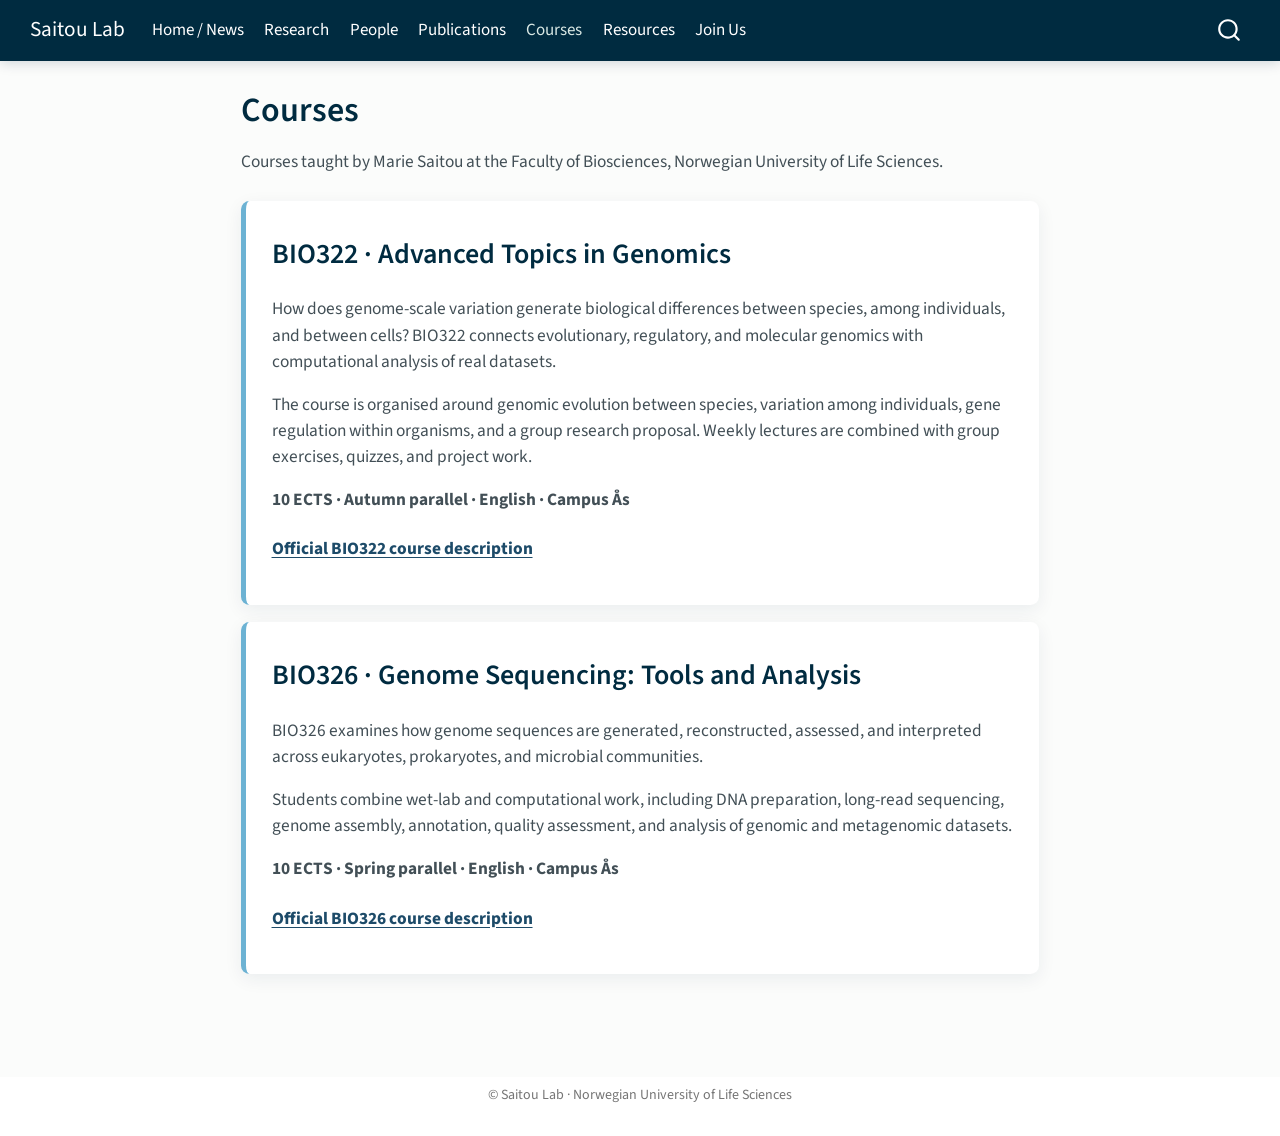
==== courses.html @ a6466305 "deploy: 902bc3af45e2bbb80ac4aef6a7a0afb5274fbc51" ====
<!DOCTYPE html>
<html xmlns="http://www.w3.org/1999/xhtml" lang="en" xml:lang="en"><head>

<meta charset="utf-8">
<meta name="generator" content="quarto-1.10.18">

<meta name="viewport" content="width=device-width, initial-scale=1.0, user-scalable=yes">


<title>Courses – Saitou Lab</title>
<style>
/* Default styles provided by pandoc.
** See https://pandoc.org/MANUAL.html#variables-for-html for config info.
*/
span.smallcaps{font-variant: small-caps;}
div.columns{display: flex; gap: 1.5em;}
div.column{flex: auto;}
@media screen {
div.columns{gap: min(4vw, 1.5em);}
div.column{overflow-x: auto;}
}
div.hanging-indent{margin-left: 1.5em; text-indent: -1.5em;}
ul.task-list{list-style: none;}
ul.task-list li input[type="checkbox"] {
  width: 0.8em;
  margin: 0 0.8em 0.2em -1em; /* quarto-specific, see https://github.com/quarto-dev/quarto-cli/issues/4556 */ 
  vertical-align: middle;
}
</style>


<script src="site_libs/quarto-nav/quarto-nav.js"></script>
<script src="site_libs/quarto-nav/headroom.min.js"></script>
<script src="site_libs/clipboard/clipboard.min.js"></script>
<script src="site_libs/quarto-search/autocomplete.umd.js"></script>
<script src="site_libs/quarto-search/fuse.min.js"></script>
<script src="site_libs/quarto-search/quarto-search.js"></script>
<meta name="quarto:offset" content="./">
<script src="site_libs/quarto-html/quarto.js" type="module"></script>
<script src="site_libs/quarto-html/tabsets/tabsets.js" type="module"></script>
<script src="site_libs/quarto-html/popper.min.js"></script>
<script src="site_libs/quarto-html/tippy.umd.min.js"></script>
<script src="site_libs/quarto-html/anchor.min.js"></script>
<link href="site_libs/quarto-html/tippy.css" rel="stylesheet">
<link href="site_libs/quarto-html/quarto-syntax-highlighting-64a204ab8560d761af7679ceaba22944.css" rel="stylesheet" id="quarto-text-highlighting-styles">
<script src="site_libs/bootstrap/bootstrap.min.js"></script>
<link href="site_libs/bootstrap/bootstrap-icons.css" rel="stylesheet">
<link href="site_libs/bootstrap/bootstrap-e3adbaa939bcd423dddc8c8a834270b4.min.css" rel="stylesheet" append-hash="true" id="quarto-bootstrap" data-mode="light">
<script id="quarto-search-options" type="application/json">{
  "location": "navbar",
  "copy-button": false,
  "collapse-after": 3,
  "panel-placement": "end",
  "type": "overlay",
  "limit": 50,
  "keyboard-shortcut": [
    "f",
    "/",
    "s"
  ],
  "show-item-context": false,
  "language": {
    "search-no-results-text": "No results",
    "search-matching-documents-text": "matching documents",
    "search-copy-link-title": "Copy link to search",
    "search-hide-matches-text": "Hide additional matches",
    "search-more-match-text": "more match in this document",
    "search-more-matches-text": "more matches in this document",
    "search-clear-button-title": "Clear",
    "search-text-placeholder": "",
    "search-detached-cancel-button-title": "Cancel",
    "search-submit-button-title": "Submit",
    "search-label": "Search"
  }
}</script>


<link rel="stylesheet" href="styles.css">
</head>

<body class="nav-fixed fullcontent quarto-light">

<div id="quarto-search-results"></div>
  <header id="quarto-header" class="headroom fixed-top">
    <nav class="navbar navbar-expand-lg " data-bs-theme="dark">
      <div class="navbar-container container-fluid">
      <div class="navbar-brand-container mx-auto">
    <a class="navbar-brand" href="./index.html">
    <span class="navbar-title">Saitou Lab</span>
    </a>
  </div>
            <div id="quarto-search" class="" title="Search"></div>
          <button class="navbar-toggler" type="button" data-bs-toggle="collapse" data-bs-target="#navbarCollapse" aria-controls="navbarCollapse" role="menu" aria-expanded="false" aria-label="Toggle navigation" onclick="if (window.quartoToggleHeadroom) { window.quartoToggleHeadroom(); }">
  <span class="navbar-toggler-icon"></span>
</button>
          <div class="collapse navbar-collapse" id="navbarCollapse">
            <ul class="navbar-nav navbar-nav-scroll me-auto">
  <li class="nav-item">
    <a class="nav-link" href="./index.html"> 
<span class="menu-text">Home / News</span></a>
  </li>  
  <li class="nav-item">
    <a class="nav-link" href="./research.html"> 
<span class="menu-text">Research</span></a>
  </li>  
  <li class="nav-item">
    <a class="nav-link" href="./people.html"> 
<span class="menu-text">People</span></a>
  </li>  
  <li class="nav-item">
    <a class="nav-link" href="./publications.html"> 
<span class="menu-text">Publications</span></a>
  </li>  
  <li class="nav-item">
    <a class="nav-link active" href="./courses.html" aria-current="page"> 
<span class="menu-text">Courses</span></a>
  </li>  
  <li class="nav-item">
    <a class="nav-link" href="./resources.html"> 
<span class="menu-text">Resources</span></a>
  </li>  
  <li class="nav-item">
    <a class="nav-link" href="./join.html"> 
<span class="menu-text">Join Us</span></a>
  </li>  
</ul>
          </div> <!-- /navcollapse -->
            <div class="quarto-navbar-tools">
</div>
      </div> <!-- /container-fluid -->
    </nav>
</header>
<!-- content -->
<div id="quarto-content" class="quarto-container page-columns page-rows-contents page-layout-article page-navbar">
<!-- sidebar -->
<!-- margin-sidebar -->
    
<!-- main -->
<main class="content" id="quarto-document-content">

<header id="title-block-header" class="quarto-title-block default">
<div class="quarto-title">
<h1 class="title">Courses</h1>
</div>



<div class="quarto-title-meta">

    
  
    
  </div>
  


</header>


<p>Courses taught by Marie Saitou at the Faculty of Biosciences, Norwegian University of Life Sciences.</p>
<div class="course-list">
<section id="bio322-advanced-topics-in-genomics" class="level2 course-card">
<h2 class="anchored" data-anchor-id="bio322-advanced-topics-in-genomics">BIO322 · Advanced Topics in Genomics</h2>
<p>How does genome-scale variation generate biological differences between species, among individuals, and between cells? BIO322 connects evolutionary, regulatory, and molecular genomics with computational analysis of real datasets.</p>
<p>The course is organised around genomic evolution between species, variation among individuals, gene regulation within organisms, and a group research proposal. Weekly lectures are combined with group exercises, quizzes, and project work.</p>
<p><strong>10 ECTS · Autumn parallel · English · Campus Ås</strong></p>
<p><a href="https://www.nmbu.no/en/course/BIO322" class="course-link">Official BIO322 course description</a></p>
</section>
<section id="bio326-genome-sequencing-tools-and-analysis" class="level2 course-card">
<h2 class="anchored" data-anchor-id="bio326-genome-sequencing-tools-and-analysis">BIO326 · Genome Sequencing: Tools and Analysis</h2>
<p>BIO326 examines how genome sequences are generated, reconstructed, assessed, and interpreted across eukaryotes, prokaryotes, and microbial communities.</p>
<p>Students combine wet-lab and computational work, including DNA preparation, long-read sequencing, genome assembly, annotation, quality assessment, and analysis of genomic and metagenomic datasets.</p>
<p><strong>10 ECTS · Spring parallel · English · Campus Ås</strong></p>
<p><a href="https://www.nmbu.no/en/course/BIO326" class="course-link">Official BIO326 course description</a></p>
</section>
</div>



</main> <!-- /main -->
<script id="quarto-html-after-body" type="application/javascript">
  window.document.addEventListener("DOMContentLoaded", function (event) {
    const icon = "";
    const anchorJS = new window.AnchorJS();
    anchorJS.options = {
      placement: 'right',
      icon: icon
    };
    anchorJS.add('.anchored');
    const isCodeAnnotation = (el) => {
      for (const clz of el.classList) {
        if (clz.startsWith('code-annotation-')) {                     
          return true;
        }
      }
      return false;
    }
    const onCopySuccess = function(e) {
      // button target
      const button = e.trigger;
      // don't keep focus
      button.blur();
      // flash "checked"
      button.classList.add('code-copy-button-checked');
      var currentTitle = button.getAttribute("title");
      button.setAttribute("title", "Copied!");
      let tooltip;
      if (window.bootstrap) {
        button.setAttribute("data-bs-toggle", "tooltip");
        button.setAttribute("data-bs-placement", "left");
        button.setAttribute("data-bs-title", "Copied!");
        tooltip = new bootstrap.Tooltip(button, 
          { trigger: "manual", 
            customClass: "code-copy-button-tooltip",
            offset: [0, -8]});
        tooltip.show();    
      }
      setTimeout(function() {
        if (tooltip) {
          tooltip.hide();
          button.removeAttribute("data-bs-title");
          button.removeAttribute("data-bs-toggle");
          button.removeAttribute("data-bs-placement");
        }
        button.setAttribute("title", currentTitle);
        button.classList.remove('code-copy-button-checked');
      }, 1000);
      // clear code selection
      e.clearSelection();
    }
    const getTextToCopy = function(trigger) {
      const outerScaffold = trigger.parentElement.cloneNode(true);
      const codeEl = outerScaffold.querySelector('code');
      for (const childEl of codeEl.children) {
        if (isCodeAnnotation(childEl)) {
          childEl.remove();
        }
      }
      return codeEl.innerText;
    }
    const clipboard = new window.ClipboardJS('.code-copy-button:not([data-in-quarto-modal])', {
      text: getTextToCopy
    });
    clipboard.on('success', onCopySuccess);
    if (window.document.getElementById('quarto-embedded-source-code-modal')) {
      const clipboardModal = new window.ClipboardJS('.code-copy-button[data-in-quarto-modal]', {
        text: getTextToCopy,
        container: window.document.getElementById('quarto-embedded-source-code-modal')
      });
      clipboardModal.on('success', onCopySuccess);
    }
      var localhostRegex = new RegExp(/^(?:http|https):\/\/localhost\:?[0-9]*\//);
      var mailtoRegex = new RegExp(/^mailto:/);
        var filterRegex = new RegExp('/' + window.location.host + '/');
      var isInternal = (href) => {
          return filterRegex.test(href) || localhostRegex.test(href) || mailtoRegex.test(href);
      }
      // Inspect non-navigation links and adorn them if external
     var links = window.document.querySelectorAll('a[href]:not(.nav-link):not(.navbar-brand):not(.toc-action):not(.sidebar-link):not(.sidebar-item-toggle):not(.pagination-link):not(.no-external):not([aria-hidden]):not(.dropdown-item):not(.quarto-navigation-tool):not(.about-link)');
      for (var i=0; i<links.length; i++) {
        const link = links[i];
        if (!isInternal(link.href)) {
          // undo the damage that might have been done by quarto-nav.js in the case of
          // links that we want to consider external
          if (link.dataset.originalHref !== undefined) {
            link.href = link.dataset.originalHref;
          }
            // target, if specified
            link.setAttribute("target", "_blank");
            if (link.getAttribute("rel") === null) {
              link.setAttribute("rel", "noopener");
            }
        }
      }
    function tippyHover(el, contentFn, onTriggerFn, onUntriggerFn) {
      const config = {
        allowHTML: true,
        maxWidth: 500,
        delay: 100,
        arrow: false,
        appendTo: function(el) {
            return el.parentElement;
        },
        interactive: true,
        interactiveBorder: 10,
        theme: 'quarto',
        placement: 'bottom-start',
      };
      if (contentFn) {
        config.content = contentFn;
      }
      if (onTriggerFn) {
        config.onTrigger = onTriggerFn;
      }
      if (onUntriggerFn) {
        config.onUntrigger = onUntriggerFn;
      }
      window.tippy(el, config); 
    }
    const noterefs = window.document.querySelectorAll('a[role="doc-noteref"]');
    for (var i=0; i<noterefs.length; i++) {
      const ref = noterefs[i];
      tippyHover(ref, function() {
        // use id or data attribute instead here
        let href = ref.getAttribute('data-footnote-href') || ref.getAttribute('href');
        try { href = new URL(href).hash; } catch {}
        const id = href.replace(/^#\/?/, "");
        const note = window.document.getElementById(id);
        if (note) {
          return note.innerHTML;
        } else {
          return "";
        }
      });
    }
    const xrefs = window.document.querySelectorAll('a.quarto-xref');
    const processXRef = (id, note) => {
      // Strip column container classes
      const stripColumnClz = (el) => {
        el.classList.remove("page-full", "page-columns");
        if (el.children) {
          for (const child of el.children) {
            stripColumnClz(child);
          }
        }
      }
      stripColumnClz(note)
      if (id === null || id.startsWith('sec-')) {
        // Special case sections, only their first couple elements
        const container = document.createElement("div");
        if (note.children && note.children.length > 2) {
          container.appendChild(note.children[0].cloneNode(true));
          for (let i = 1; i < note.children.length; i++) {
            const child = note.children[i];
            if (child.tagName === "P" && child.innerText === "") {
              continue;
            } else {
              container.appendChild(child.cloneNode(true));
              break;
            }
          }
          if (window.Quarto?.typesetMath) {
            window.Quarto.typesetMath(container);
          }
          return container.innerHTML
        } else {
          if (window.Quarto?.typesetMath) {
            window.Quarto.typesetMath(note);
          }
          return note.innerHTML;
        }
      } else {
        // Remove any anchor links if they are present
        const anchorLink = note.querySelector('a.anchorjs-link');
        if (anchorLink) {
          anchorLink.remove();
        }
        if (window.Quarto?.typesetMath) {
          window.Quarto.typesetMath(note);
        }
        if (note.classList.contains("callout")) {
          return note.outerHTML;
        } else {
          return note.innerHTML;
        }
      }
    }
    for (var i=0; i<xrefs.length; i++) {
      const xref = xrefs[i];
      tippyHover(xref, undefined, function(instance) {
        instance.disable();
        let url = xref.getAttribute('href');
        let hash = undefined; 
        if (url.startsWith('#')) {
          hash = url;
        } else {
          try { hash = new URL(url).hash; } catch {}
        }
        if (hash) {
          const id = hash.replace(/^#\/?/, "");
          const note = window.document.getElementById(id);
          if (note !== null) {
            try {
              const html = processXRef(id, note.cloneNode(true));
              instance.setContent(html);
            } finally {
              instance.enable();
              instance.show();
            }
          } else {
            // See if we can fetch this
            fetch(url.split('#')[0])
            .then(res => res.text())
            .then(html => {
              const parser = new DOMParser();
              const htmlDoc = parser.parseFromString(html, "text/html");
              const note = htmlDoc.getElementById(id);
              if (note !== null) {
                const html = processXRef(id, note);
                instance.setContent(html);
              } 
            }).finally(() => {
              instance.enable();
              instance.show();
            });
          }
        } else {
          // See if we can fetch a full url (with no hash to target)
          // This is a special case and we should probably do some content thinning / targeting
          fetch(url)
          .then(res => res.text())
          .then(html => {
            const parser = new DOMParser();
            const htmlDoc = parser.parseFromString(html, "text/html");
            const note = htmlDoc.querySelector('main.content');
            if (note !== null) {
              // This should only happen for chapter cross references
              // (since there is no id in the URL)
              // remove the first header
              if (note.children.length > 0 && note.children[0].tagName === "HEADER") {
                note.children[0].remove();
              }
              const html = processXRef(null, note);
              instance.setContent(html);
            } 
          }).finally(() => {
            instance.enable();
            instance.show();
          });
        }
      }, function(instance) {
      });
    }
        let selectedAnnoteEl;
        const selectorForAnnotation = ( cell, annotation) => {
          let cellAttr = 'data-code-cell="' + cell + '"';
          let lineAttr = 'data-code-annotation="' +  annotation + '"';
          const selector = 'span[' + cellAttr + '][' + lineAttr + ']';
          return selector;
        }
        const selectCodeLines = (annoteEl) => {
          const doc = window.document;
          const targetCell = annoteEl.getAttribute("data-target-cell");
          const targetAnnotation = annoteEl.getAttribute("data-target-annotation");
          const annoteSpan = window.document.querySelector(selectorForAnnotation(targetCell, targetAnnotation));
          const lines = annoteSpan.getAttribute("data-code-lines").split(",");
          const lineIds = lines.map((line) => {
            return targetCell + "-" + line;
          })
          let top = null;
          let height = null;
          let parent = null;
          if (lineIds.length > 0) {
              //compute the position of the single el (top and bottom and make a div)
              const el = window.document.getElementById(lineIds[0]);
              top = el.offsetTop;
              height = el.offsetHeight;
              parent = el.parentElement.parentElement;
            if (lineIds.length > 1) {
              const lastEl = window.document.getElementById(lineIds[lineIds.length - 1]);
              const bottom = lastEl.offsetTop + lastEl.offsetHeight;
              height = bottom - top;
            }
            if (top !== null && height !== null && parent !== null) {
              // cook up a div (if necessary) and position it 
              let div = window.document.getElementById("code-annotation-line-highlight");
              if (div === null) {
                div = window.document.createElement("div");
                div.setAttribute("id", "code-annotation-line-highlight");
                div.style.position = 'absolute';
                parent.appendChild(div);
              }
              div.style.top = top - 2 + "px";
              div.style.height = height + 4 + "px";
              div.style.left = 0;
              let gutterDiv = window.document.getElementById("code-annotation-line-highlight-gutter");
              if (gutterDiv === null) {
                gutterDiv = window.document.createElement("div");
                gutterDiv.setAttribute("id", "code-annotation-line-highlight-gutter");
                gutterDiv.style.position = 'absolute';
                const codeCell = window.document.getElementById(targetCell);
                const gutter = codeCell.querySelector('.code-annotation-gutter');
                gutter.appendChild(gutterDiv);
              }
              gutterDiv.style.top = top - 2 + "px";
              gutterDiv.style.height = height + 4 + "px";
            }
            selectedAnnoteEl = annoteEl;
          }
        };
        const unselectCodeLines = () => {
          const elementsIds = ["code-annotation-line-highlight", "code-annotation-line-highlight-gutter"];
          elementsIds.forEach((elId) => {
            const div = window.document.getElementById(elId);
            if (div) {
              div.remove();
            }
          });
          selectedAnnoteEl = undefined;
        };
          // Handle positioning of the toggle
      window.addEventListener(
        "resize",
        throttle(() => {
          elRect = undefined;
          if (selectedAnnoteEl) {
            selectCodeLines(selectedAnnoteEl);
          }
        }, 10)
      );
      function throttle(fn, ms) {
      let throttle = false;
      let timer;
        return (...args) => {
          if(!throttle) { // first call gets through
              fn.apply(this, args);
              throttle = true;
          } else { // all the others get throttled
              if(timer) clearTimeout(timer); // cancel #2
              timer = setTimeout(() => {
                fn.apply(this, args);
                timer = throttle = false;
              }, ms);
          }
        };
      }
        // Attach click handler to the DT
        const annoteDls = window.document.querySelectorAll('dt[data-target-cell]');
        for (const annoteDlNode of annoteDls) {
          annoteDlNode.addEventListener('click', (event) => {
            const clickedEl = event.target;
            if (clickedEl !== selectedAnnoteEl) {
              unselectCodeLines();
              const activeEl = window.document.querySelector('dt[data-target-cell].code-annotation-active');
              if (activeEl) {
                activeEl.classList.remove('code-annotation-active');
              }
              selectCodeLines(clickedEl);
              clickedEl.classList.add('code-annotation-active');
            } else {
              // Unselect the line
              unselectCodeLines();
              clickedEl.classList.remove('code-annotation-active');
            }
          });
        }
    const findCites = (el) => {
      const parentEl = el.parentElement;
      if (parentEl) {
        const cites = parentEl.dataset.cites;
        if (cites) {
          return {
            el,
            cites: cites.split(' ')
          };
        } else {
          return findCites(el.parentElement)
        }
      } else {
        return undefined;
      }
    };
    var bibliorefs = window.document.querySelectorAll('a[role="doc-biblioref"]');
    for (var i=0; i<bibliorefs.length; i++) {
      const ref = bibliorefs[i];
      const citeInfo = findCites(ref);
      if (citeInfo) {
        tippyHover(citeInfo.el, function() {
          var popup = window.document.createElement('div');
          citeInfo.cites.forEach(function(cite) {
            var citeDiv = window.document.createElement('div');
            citeDiv.classList.add('hanging-indent');
            citeDiv.classList.add('csl-entry');
            var biblioDiv = window.document.getElementById('ref-' + cite);
            if (biblioDiv) {
              citeDiv.innerHTML = biblioDiv.innerHTML;
            }
            popup.appendChild(citeDiv);
          });
          return popup.innerHTML;
        });
      }
    }
  });
  </script>
</div> <!-- /content -->
<footer class="footer">
  <div class="nav-footer">
    <div class="nav-footer-left">
      &nbsp;
    </div>   
    <div class="nav-footer-center">
<p>© Saitou Lab · Norwegian University of Life Sciences</p>
</div>
    <div class="nav-footer-right">
      &nbsp;
    </div>
  </div>
</footer>




</body></html>
---- site_libs/quarto-html/tippy.css ----
.tippy-box[data-animation=fade][data-state=hidden]{opacity:0}[data-tippy-root]{max-width:calc(100vw - 10px)}.tippy-box{position:relative;background-color:#333;color:#fff;border-radius:4px;font-size:14px;line-height:1.4;white-space:normal;outline:0;transition-property:transform,visibility,opacity}.tippy-box[data-placement^=top]>.tippy-arrow{bottom:0}.tippy-box[data-placement^=top]>.tippy-arrow:before{bottom:-7px;left:0;border-width:8px 8px 0;border-top-color:initial;transform-origin:center top}.tippy-box[data-placement^=bottom]>.tippy-arrow{top:0}.tippy-box[data-placement^=bottom]>.tippy-arrow:before{top:-7px;left:0;border-width:0 8px 8px;border-bottom-color:initial;transform-origin:center bottom}.tippy-box[data-placement^=left]>.tippy-arrow{right:0}.tippy-box[data-placement^=left]>.tippy-arrow:before{border-width:8px 0 8px 8px;border-left-color:initial;right:-7px;transform-origin:center left}.tippy-box[data-placement^=right]>.tippy-arrow{left:0}.tippy-box[data-placement^=right]>.tippy-arrow:before{left:-7px;border-width:8px 8px 8px 0;border-right-color:initial;transform-origin:center right}.tippy-box[data-inertia][data-state=visible]{transition-timing-function:cubic-bezier(.54,1.5,.38,1.11)}.tippy-arrow{width:16px;height:16px;color:#333}.tippy-arrow:before{content:"";position:absolute;border-color:transparent;border-style:solid}.tippy-content{position:relative;padding:5px 9px;z-index:1}
---- site_libs/quarto-html/quarto-syntax-highlighting-64a204ab8560d761af7679ceaba22944.css ----
/* quarto syntax highlight colors */
:root {
  --quarto-hl-ot-color: #003B4F;
  --quarto-hl-at-color: #657422;
  --quarto-hl-ss-color: #20794D;
  --quarto-hl-an-color: #5E5E5E;
  --quarto-hl-fu-color: #4758AB;
  --quarto-hl-st-color: #20794D;
  --quarto-hl-cf-color: #003B4F;
  --quarto-hl-op-color: #5E5E5E;
  --quarto-hl-er-color: #AD0000;
  --quarto-hl-bn-color: #AD0000;
  --quarto-hl-al-color: #AD0000;
  --quarto-hl-va-color: #111111;
  --quarto-hl-bu-color: inherit;
  --quarto-hl-ex-color: inherit;
  --quarto-hl-pp-color: #AD0000;
  --quarto-hl-in-color: #5E5E5E;
  --quarto-hl-vs-color: #20794D;
  --quarto-hl-wa-color: #5E5E5E;
  --quarto-hl-do-color: #5E5E5E;
  --quarto-hl-im-color: #00769E;
  --quarto-hl-ch-color: #20794D;
  --quarto-hl-dt-color: #AD0000;
  --quarto-hl-fl-color: #AD0000;
  --quarto-hl-co-color: #5E5E5E;
  --quarto-hl-cv-color: #5E5E5E;
  --quarto-hl-cn-color: #8f5902;
  --quarto-hl-sc-color: #5E5E5E;
  --quarto-hl-dv-color: #AD0000;
  --quarto-hl-kw-color: #003B4F;
}

/* other quarto variables */
:root {
  --quarto-font-monospace: SFMono-Regular, Menlo, Monaco, Consolas, "Liberation Mono", "Courier New", monospace;
}

/* syntax highlight based on Pandoc's rules */
pre > code.sourceCode > span {
  color: #003B4F;
}

code.sourceCode > span {
  color: #003B4F;
}

div.sourceCode,
div.sourceCode pre.sourceCode {
  color: #003B4F;
}

/* Normal */
code span {
  color: #003B4F;
}

/* Alert */
code span.al {
  color: #AD0000;
  font-style: inherit;
}

/* Annotation */
code span.an {
  color: #5E5E5E;
  font-style: inherit;
}

/* Attribute */
code span.at {
  color: #657422;
  font-style: inherit;
}

/* BaseN */
code span.bn {
  color: #AD0000;
  font-style: inherit;
}

/* BuiltIn */
code span.bu {
  font-style: inherit;
}

/* ControlFlow */
code span.cf {
  color: #003B4F;
  font-weight: bold;
  font-style: inherit;
}

/* Char */
code span.ch {
  color: #20794D;
  font-style: inherit;
}

/* Constant */
code span.cn {
  color: #8f5902;
  font-style: inherit;
}

/* Comment */
code span.co {
  color: #5E5E5E;
  font-style: inherit;
}

/* CommentVar */
code span.cv {
  color: #5E5E5E;
  font-style: italic;
}

/* Documentation */
code span.do {
  color: #5E5E5E;
  font-style: italic;
}

/* DataType */
code span.dt {
  color: #AD0000;
  font-style: inherit;
}

/* DecVal */
code span.dv {
  color: #AD0000;
  font-style: inherit;
}

/* Error */
code span.er {
  color: #AD0000;
  font-style: inherit;
}

/* Extension */
code span.ex {
  font-style: inherit;
}

/* Float */
code span.fl {
  color: #AD0000;
  font-style: inherit;
}

/* Function */
code span.fu {
  color: #4758AB;
  font-style: inherit;
}

/* Import */
code span.im {
  color: #00769E;
  font-style: inherit;
}

/* Information */
code span.in {
  color: #5E5E5E;
  font-style: inherit;
}

/* Keyword */
code span.kw {
  color: #003B4F;
  font-weight: bold;
  font-style: inherit;
}

/* Operator */
code span.op {
  color: #5E5E5E;
  font-style: inherit;
}

/* Other */
code span.ot {
  color: #003B4F;
  font-style: inherit;
}

/* Preprocessor */
code span.pp {
  color: #AD0000;
  font-style: inherit;
}

/* SpecialChar */
code span.sc {
  color: #5E5E5E;
  font-style: inherit;
}

/* SpecialString */
code span.ss {
  color: #20794D;
  font-style: inherit;
}

/* String */
code span.st {
  color: #20794D;
  font-style: inherit;
}

/* Variable */
code span.va {
  color: #111111;
  font-style: inherit;
}

/* VerbatimString */
code span.vs {
  color: #20794D;
  font-style: inherit;
}

/* Warning */
code span.wa {
  color: #5E5E5E;
  font-style: italic;
}

.prevent-inlining {
  content: "</";
}

/*# sourceMappingURL=9d8d5bb603a83b8298b89080a598c93b.css.map */
---- styles.css ----
:root { --ink:#002b40; --blue:#3f83a6; --mist:#d9e9e5; --sky:#6cb2d3; --deep:#1d4b69; --pale-blue:#b1c7d4; --cream:#f4f2db; --slate:#94a1a9; --charcoal:#424f56; --paper:#fbfcfb; }
body { color:var(--charcoal); background:var(--paper); }
.home-page #title-block-header { display:none; }
.home-page { --home-dark:#002b40; --home-blue:#3f83a6; --home-light:#d9e9e5; background:#fff; color:#000; }
.navbar { background:var(--ink)!important; box-shadow:0 2px 12px rgba(0,43,64,.18); }
.navbar-brand,.navbar-nav .nav-link,.navbar #quarto-search.type-overlay .aa-Autocomplete svg { color:white!important; }
.navbar-nav .nav-link:hover,.navbar-nav .nav-link.active { color:var(--mist)!important; }
#quarto-content { font-size:1.02rem; }
h1,h2,h3 { color:var(--ink); }
h2 { margin-top:2.6rem; padding-bottom:.45rem; border-bottom:3px solid var(--mist); }
a { color:var(--deep); } a:hover { color:var(--blue); }
.hero { margin-top:-1px; color:white; background:linear-gradient(105deg,var(--home-dark,#002b40),var(--home-blue,#3f83a6)); }
.hero-inner { max-width:1080px; margin:0 auto; padding:1.6rem 2rem 1.7rem; }
.hero h1 { color:white; font-size:clamp(2rem,4vw,3.2rem); letter-spacing:-.025em; margin:.2rem 0 .7rem; }
.hero p { max-width:1000px; margin-bottom:0; color:#fff; font-size:1rem; line-height:1.45; }
.hero-title { display:flex; align-items:center; gap:1rem; }
.hero-title p { margin:0; }
.hero-logo { display:block; width:4rem; height:4rem; object-fit:cover; border-radius:.35rem; }
.eyebrow { color:var(--mist); font-size:.84rem; font-weight:700; letter-spacing:.14em; text-transform:uppercase; }
.home-content { max-width:1080px; margin:0 auto; padding:1rem 2rem 4rem; }
.btn { border-radius:999px; padding:.7rem 1.15rem; font-weight:650; margin:.5rem .35rem .2rem 0; }
.btn-primary { background:var(--sky); border-color:var(--sky); color:var(--ink); }
.btn-primary:hover { background:var(--mist); border-color:var(--mist); color:var(--ink); }
.news-list { display:grid; gap:.75rem; }
.news-item { display:grid; grid-template-columns:7rem 1fr; gap:1rem; padding:1.1rem 1.25rem; background:white; border-left:5px solid var(--blue); box-shadow:0 5px 18px rgba(0,43,64,.07); }
.news-date { color:var(--deep); font-weight:800; letter-spacing:.05em; }
.past-news { margin:1rem 0 2rem; padding:1rem 1.25rem; background:var(--cream); border-radius:.5rem; }
.past-news summary { cursor:pointer; color:var(--ink); font-weight:700; }
.home-page .eyebrow { color:#fff; }
.home-page h2 { border-bottom-color:var(--home-blue); }
.home-page .past-news { padding:.85rem 0; background:#fff; border-top:1px solid var(--home-light); border-bottom:1px solid var(--home-light); border-radius:0; }
.research-intro { margin:1.4rem 0 2.2rem; padding:1.5rem 1.7rem; color:#000; background:var(--home-light); }
.research-intro p { margin:.25rem 0 .85rem; line-height:1.65; }
.research-intro p:last-child { margin-bottom:.25rem; }
.news-stream { display:grid; gap:.75rem; }
.news-row { display:grid; grid-template-columns:1fr; gap:.75rem; align-items:start; padding:1.15rem 1.25rem; background:#fff; border-left:5px solid var(--sky,#6cb2d3); box-shadow:0 4px 15px rgba(0,0,0,.08); }
.news-meta { display:flex; align-items:flex-start; justify-content:space-between; gap:1rem; }
.news-tags { display:flex; flex-wrap:wrap; justify-content:flex-end; gap:.45rem; }
.news-tag,.news-tag.tag-preprint,.news-tag.tag-achievement,.news-tag.tag-general { box-sizing:border-box; display:inline-flex; width:7.6rem; min-height:1.8rem; align-items:center; justify-content:center; padding:.25rem .55rem; color:#000; background:var(--sky,#6cb2d3); border:0; border-radius:999px; font-size:.7rem; font-weight:800; line-height:1; letter-spacing:.045em; text-transform:uppercase; }
.news-tag p,.news-new p { margin:0; line-height:1; }
.news-new { box-sizing:border-box; display:inline-flex; width:3.8rem; min-height:1.8rem; align-items:center; justify-content:center; padding:.25rem .45rem; color:#000; background:var(--mist,#d9e9e5); border-radius:999px; font-size:.7rem; font-weight:850; line-height:1; text-transform:uppercase; }
.is-new { border-left-color:var(--sky); }
.news-year { color:#000; font-weight:750; }
.news-body h3 { margin:0 0 .3rem; font-size:1rem; line-height:1.4; }
.news-body p { margin:0; color:#000; }
.earlier-news { margin-top:1rem; background:#fff; }
.publication-grid { display:grid; grid-template-columns:repeat(3,minmax(0,1fr)); gap:1rem; margin:1rem 0 1.5rem; }
.publication-card { padding:1.4rem; background:white; border-top:5px solid var(--deep); border-radius:.45rem; box-shadow:0 7px 22px rgba(0,43,64,.09); }
.publication-card.preprint { border-top-color:var(--sky); }
.publication-card h3 { margin:.7rem 0 .5rem; font-size:1.02rem; line-height:1.45; }
.publication-card p { margin:0; color:var(--slate); font-size:.9rem; }
.pub-kind { color:var(--deep); background:var(--mist); border-radius:999px; padding:.2rem .55rem; font-size:.72rem; font-weight:800; letter-spacing:.06em; text-transform:uppercase; }
.preprint .pub-kind { background:var(--cream); }
.more-link { display:inline-block; font-weight:700; margin-bottom:1.5rem; }
.topic-strip,.join-grid,.people-grid { display:grid; grid-template-columns:1fr; gap:1rem; margin:3rem 0; }
.topic { padding:1.25rem; background:var(--mist); border-radius:.4rem; } .topic h3 { margin-top:0; }
.join-banner { margin-top:3rem; padding:2rem; background:var(--cream); border-radius:.6rem; } .join-banner h2 { margin-top:0; border:0; }
.people-grid,.people-list { display:grid; grid-template-columns:1fr; gap:1rem; align-items:stretch; }
.person-card { display:flow-root; padding:1.5rem; background:white; border:1px solid var(--mist); border-radius:.5rem; box-shadow:0 5px 18px rgba(0,43,64,.06); }
.person-card > p:first-child { margin:0; }
.person-photo,.person-photo-placeholder { float:right; width:clamp(8rem,18vw,11rem); aspect-ratio:1/1; margin:0 0 .7rem 1.4rem; object-fit:cover; border-radius:.45rem; }
.erik-photo { background-image:url("assets/images/people/erik-roed.jpeg"); background-size:155%; background-position:50% 18%; background-repeat:no-repeat; }
.person-photo-placeholder { display:flex; align-items:center; justify-content:center; background:var(--mist); color:var(--deep); font-size:2rem; font-weight:700; letter-spacing:.04em; }
.person-card h3 { margin-top:0; } .pi-card,.people-list .person-card { border-left:7px solid var(--sky); }
.person-meta { display:flex; align-items:flex-start; justify-content:space-between; gap:1rem; margin:0 0 .8rem; }
.person-years { color:#000; font-weight:750; }
.person-years p { margin:0; }
.person-name-row { display:flex; align-items:flex-start; justify-content:space-between; gap:1rem; margin:0 0 .8rem; }
.person-name-row h3 { margin:0; }
.role-tag { display:inline-flex; align-items:center; min-width:7.6rem; min-height:1.8rem; justify-content:center; margin:0; padding:.25rem .7rem; color:#000; background:var(--sky); border-radius:999px; font-size:.75rem; font-weight:750; }
.role-tag p { margin:0; }
.representative-work { margin-top:.85rem; }
.representative-work p { margin:.35rem 0; }
.join-grid { grid-template-columns:1fr; max-width:1080px; margin:3rem auto; padding:0 2rem; }
.join-panel { padding:1.6rem; background:var(--mist); border-radius:.5rem; } .join-panel h3 { margin-top:0; }
.resource-links { display:grid; grid-template-columns:1fr; gap:1rem; max-width:1080px; margin:2rem auto; padding:0 2rem; }
.resource-links p { width:100%; margin:0; }
.resource-card { box-sizing:border-box; display:block; width:100%; padding:.65rem 0; color:var(--deep); background:transparent; border-bottom:1px solid var(--pale-blue); border-radius:0; font-weight:750; text-decoration:none; }
.resource-card:hover { color:var(--blue); background:transparent; }
.guide-links { max-width:1080px; margin:2rem auto; padding:0 2rem; }
.guide-links h3 { margin:1.2rem 0 .3rem; }
.guide-links p { margin:0 0 1.2rem; }
.funding-grid { display:grid; grid-template-columns:1fr; gap:1rem; margin:1rem 0 2rem; }
.funding-card { padding:1.4rem; background:white; border-top:4px solid var(--blue); border-radius:.45rem; box-shadow:0 5px 18px rgba(0,43,64,.07); }
.funding-card h3 { margin-top:0; }
.page-intro { padding:2.4rem max(2rem,calc((100vw - 1080px)/2)); background:var(--mist); }
.page-intro h2 { margin-top:0; border:0; }
.map-frame { position:relative; overflow:hidden; width:100%; min-height:420px; margin:1rem 0; border-radius:.6rem; box-shadow:0 7px 24px rgba(0,43,64,.12); }
.map-frame iframe { position:absolute; inset:0; width:100%; height:100%; border:0; }
.page-footer { background:var(--ink); color:var(--mist); }
.publication { margin:0 0 1rem; padding:1rem 1.15rem; background:white; border-left:4px solid var(--pale-blue); box-shadow:0 3px 12px rgba(0,43,64,.05); }
.publication p { margin:0 0 .35rem; }
.publication h4 { margin:0 0 .5rem; color:var(--ink); line-height:1.4; }
.pub-authors { line-height:1.5; }
.pub-details { color:var(--charcoal); line-height:1.5; }
.pub-links { margin-top:.55rem!important; }
.publication-section { margin:1rem 0; background:#fff; border:1px solid var(--pale-blue); border-radius:.5rem; box-shadow:0 4px 15px rgba(0,43,64,.06); }
.publication-section > summary { display:flex; align-items:center; justify-content:space-between; gap:1rem; padding:1rem 1.2rem; color:var(--ink); background:var(--pale-blue); cursor:pointer; font-size:1.2rem; font-weight:750; list-style-position:inside; }
.publication-section[open] > summary { border-bottom:0; }
.publication-years { margin-left:.65rem; color:var(--charcoal); font-size:inherit; font-weight:650; }
.publication-count { display:inline-flex; min-width:2rem; min-height:2rem; align-items:center; justify-content:center; padding:.15rem .55rem; color:#000; background:var(--mist); border-radius:999px; font-size:.78rem; }
.publication-section-body { padding:1rem 1.1rem .2rem; }
.course-list { display:grid; grid-template-columns:1fr; gap:1rem; margin:1.5rem 0; }
.course-card { padding:1.5rem; background:#fff; border-left:5px solid var(--sky); border-radius:.5rem; box-shadow:0 5px 18px rgba(0,43,64,.07); }
.research-card { margin:1.25rem 0; padding:1.4rem 1.5rem; background:#fff; border:1px solid var(--mist); border-left:7px solid var(--sky); border-radius:.5rem; box-shadow:0 5px 18px rgba(0,43,64,.06); }
.research-card h2 { margin-top:0; }
.research-card > :last-child { margin-bottom:0; }
.course-card h2 { margin:.65rem 0 1rem; border:0; }
.course-link { display:inline-block; margin-top:.4rem; font-weight:750; }
@media (max-width:800px) {
  .publication-grid,.topic-strip,.people-grid,.join-grid,.resource-links,.funding-grid { grid-template-columns:1fr; }
  .hero-inner { padding:1.35rem 1.25rem 1.45rem; } .home-content { padding-inline:1.1rem; }
  .hero-title { gap:.7rem; }
  .hero-logo { width:3rem; height:3rem; }
  .news-item { grid-template-columns:1fr; gap:.35rem; }
  .news-row { grid-template-columns:1fr; gap:.65rem; }
  .person-photo,.person-photo-placeholder { width:6.5rem; margin-left:1rem; }
}
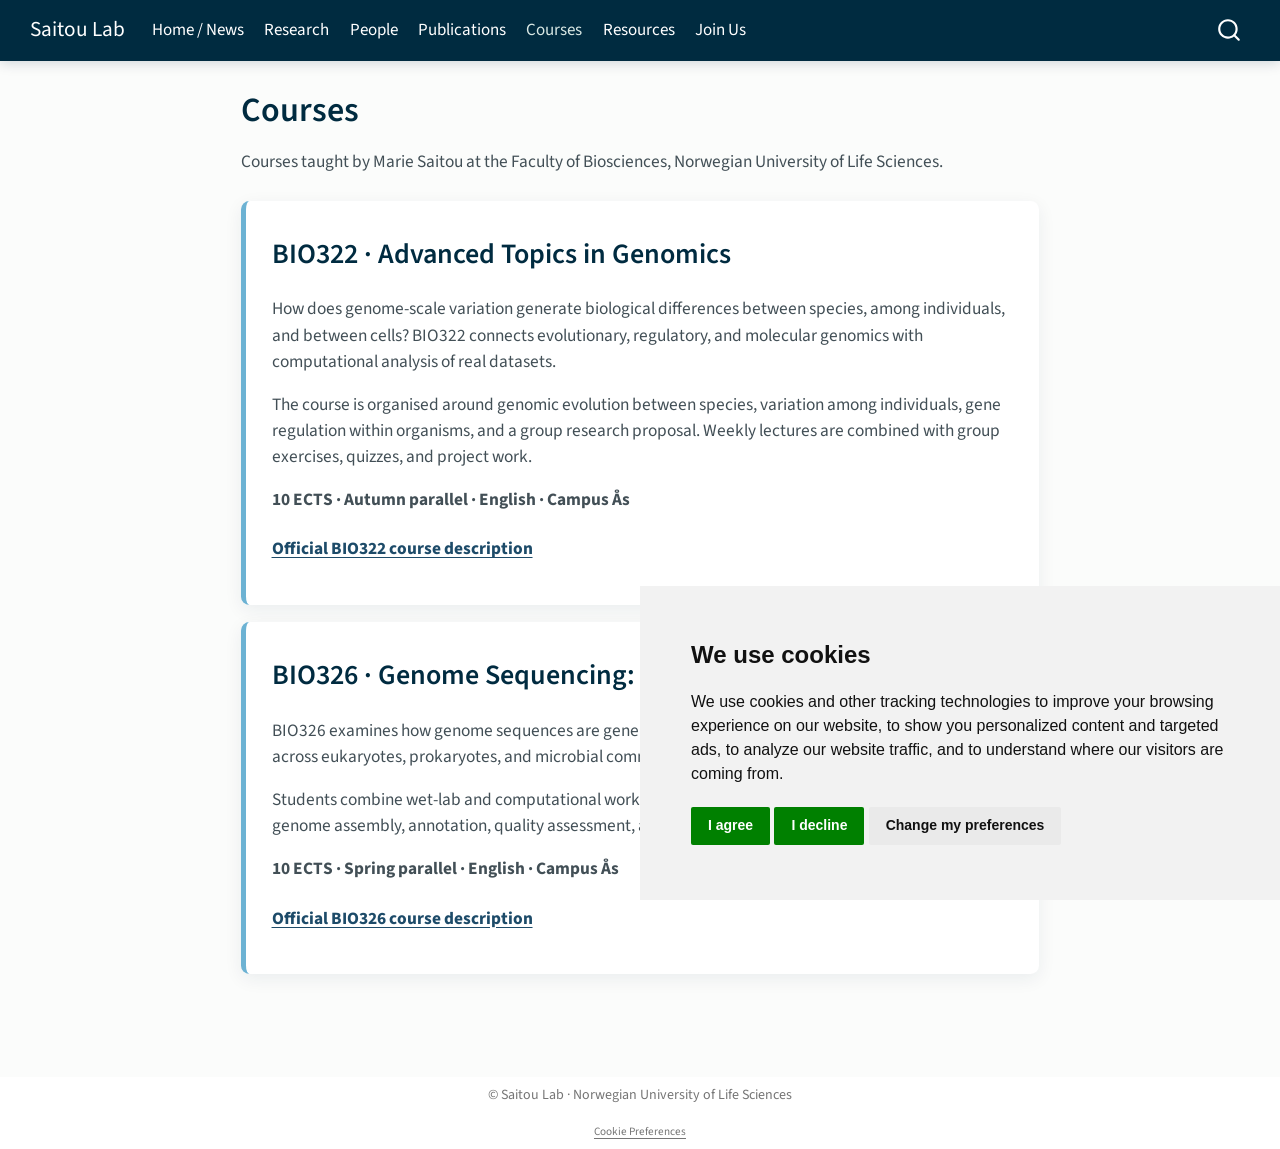
==== commit 9f895125: "deploy: 3947323e2f2f35731aa513f7f61e29ca6552f63a" ====
--- a/courses.html
+++ b/courses.html
@@ -36,6 +36,8 @@
 <script src="site_libs/quarto-search/fuse.min.js"></script>
 <script src="site_libs/quarto-search/quarto-search.js"></script>
 <meta name="quarto:offset" content="./">
+<script src="site_libs/cookie-consent/cookie-consent.js"></script>
+<link href="site_libs/cookie-consent/cookie-consent.css" rel="stylesheet">
 <script src="site_libs/quarto-html/quarto.js" type="module"></script>
 <script src="site_libs/quarto-html/tabsets/tabsets.js" type="module"></script>
 <script src="site_libs/quarto-html/popper.min.js"></script>
@@ -73,6 +75,33 @@
     "search-label": "Search"
   }
 }</script>
+<script async="" src="https://www.googletagmanager.com/gtag/js?id=G-L3HV19CWBM"></script>
+
+<script type="text/plain" cookie-consent="tracking">
+
+window.dataLayer = window.dataLayer || [];
+function gtag(){dataLayer.push(arguments);}
+gtag('js', new Date());
+gtag('config', 'G-L3HV19CWBM', { 'anonymize_ip': true});
+</script>
+
+<script type="text/javascript" charset="UTF-8">
+document.addEventListener('DOMContentLoaded', function () {
+cookieconsent.run({
+  "notice_banner_type":"simple",
+  "consent_type":"express",
+  "palette":"light",
+  "language":"en",
+  "page_load_consent_levels":["strictly-necessary"],
+  "notice_banner_reject_button_hide":false,
+  "preferences_center_close_button_hide":false,
+  "website_name":""
+  ,
+"language":"en"
+  });
+});
+</script> 
+  
 
 
 <link rel="stylesheet" href="styles.css">
@@ -591,7 +620,7 @@
     </div>   
     <div class="nav-footer-center">
 <p>© Saitou Lab · Norwegian University of Life Sciences</p>
-</div>
+<div class="cookie-consent-footer"><a href="#" id="open_preferences_center">Cookie Preferences</a></div></div>
     <div class="nav-footer-right">
       &nbsp;
     </div>
--- a/site_libs/cookie-consent/cookie-consent.css
+++ b/site_libs/cookie-consent/cookie-consent.css
@@ -0,0 +1,4 @@
+div.cookie-consent-footer {
+  font-size: 0.8em;
+  text-decoration: none;
+}
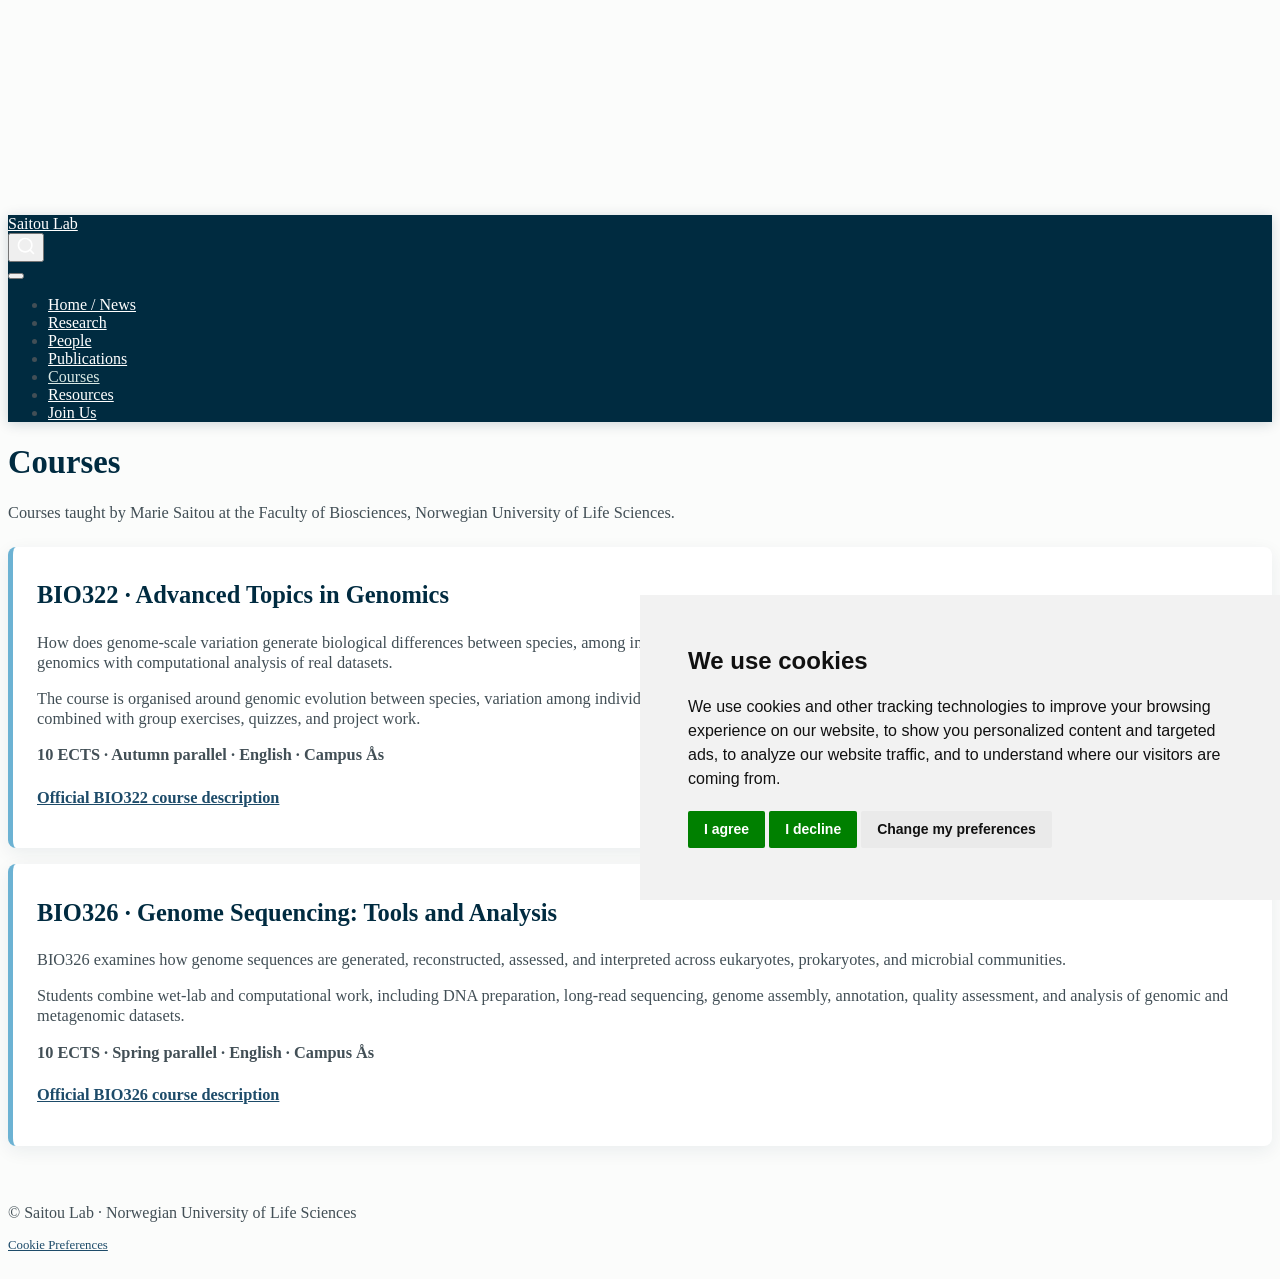
==== commit c3c0d1e7: "deploy: 795570e07cc79f50d65d7860b827a5eda21283cc" ====
--- a/courses.html
+++ b/courses.html
@@ -47,7 +47,7 @@
 <link href="site_libs/quarto-html/quarto-syntax-highlighting-64a204ab8560d761af7679ceaba22944.css" rel="stylesheet" id="quarto-text-highlighting-styles">
 <script src="site_libs/bootstrap/bootstrap.min.js"></script>
 <link href="site_libs/bootstrap/bootstrap-icons.css" rel="stylesheet">
-<link href="site_libs/bootstrap/bootstrap-e3adbaa939bcd423dddc8c8a834270b4.min.css" rel="stylesheet" append-hash="true" id="quarto-bootstrap" data-mode="light">
+<link href="site_libs/bootstrap/bootstrap-3e9b1289f5f353c49b617ce48ad2bc38.min.css" rel="stylesheet" append-hash="true" id="quarto-bootstrap" data-mode="light">
 <script id="quarto-search-options" type="application/json">{
   "location": "navbar",
   "copy-button": false,
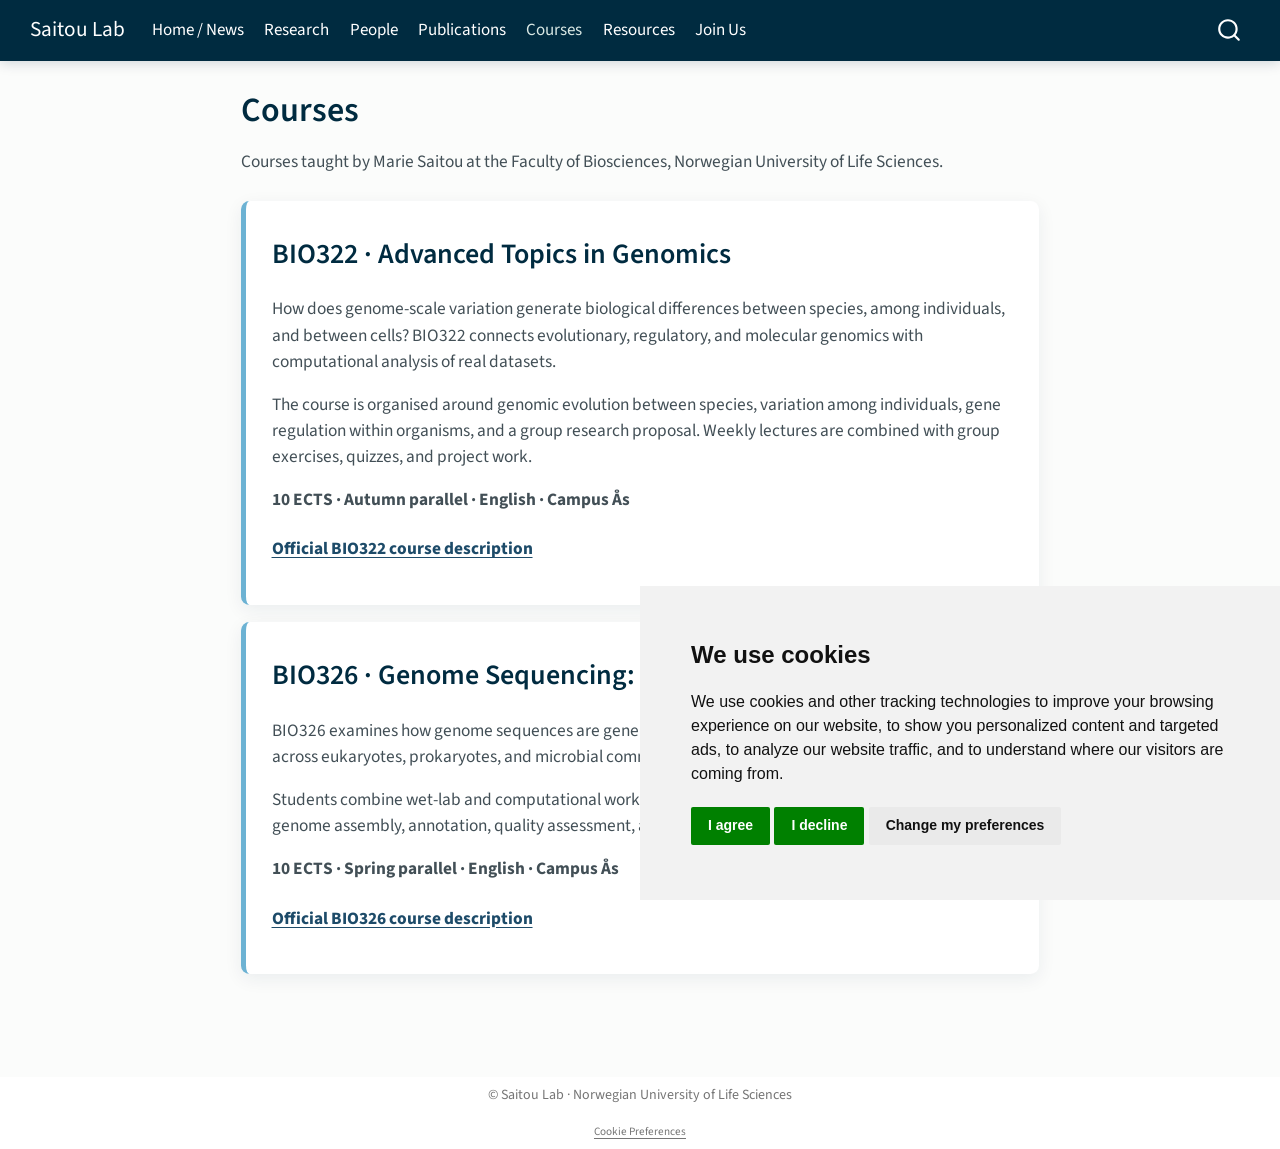
==== commit 869fcccd: "deploy: c37ab83eefa2d5c2cc6674015575034ddc975a4b" ====
--- a/courses.html
+++ b/courses.html
@@ -2,7 +2,7 @@
 <html xmlns="http://www.w3.org/1999/xhtml" lang="en" xml:lang="en"><head>
 
 <meta charset="utf-8">
-<meta name="generator" content="quarto-1.10.18">
+<meta name="generator" content="quarto-1.11.9">
 
 <meta name="viewport" content="width=device-width, initial-scale=1.0, user-scalable=yes">
 
@@ -40,14 +40,15 @@
 <link href="site_libs/cookie-consent/cookie-consent.css" rel="stylesheet">
 <script src="site_libs/quarto-html/quarto.js" type="module"></script>
 <script src="site_libs/quarto-html/tabsets/tabsets.js" type="module"></script>
+<script src="site_libs/quarto-html/scrollable-regions/scrollable-regions.js" type="module"></script>
 <script src="site_libs/quarto-html/popper.min.js"></script>
 <script src="site_libs/quarto-html/tippy.umd.min.js"></script>
 <script src="site_libs/quarto-html/anchor.min.js"></script>
 <link href="site_libs/quarto-html/tippy.css" rel="stylesheet">
-<link href="site_libs/quarto-html/quarto-syntax-highlighting-64a204ab8560d761af7679ceaba22944.css" rel="stylesheet" id="quarto-text-highlighting-styles">
+<link href="site_libs/quarto-html/quarto-syntax-highlighting-63b5708e65d6cd79cd7618c58d0c21e7.css" rel="stylesheet" id="quarto-text-highlighting-styles">
 <script src="site_libs/bootstrap/bootstrap.min.js"></script>
 <link href="site_libs/bootstrap/bootstrap-icons.css" rel="stylesheet">
-<link href="site_libs/bootstrap/bootstrap-3e9b1289f5f353c49b617ce48ad2bc38.min.css" rel="stylesheet" append-hash="true" id="quarto-bootstrap" data-mode="light">
+<link href="site_libs/bootstrap/bootstrap-8d3ad9c781c51ccd60b292c95058b2c2.min.css" rel="stylesheet" append-hash="true" id="quarto-bootstrap" data-mode="light">
 <script id="quarto-search-options" type="application/json">{
   "location": "navbar",
   "copy-button": false,
@@ -107,19 +108,18 @@
 <link rel="stylesheet" href="styles.css">
 </head>
 
-<body class="nav-fixed fullcontent quarto-light">
+<body class="nav-fixed fullcontent quarto-light"><a id="quarto-skip-link" class="visually-hidden-focusable" href="#quarto-document-content">Skip to main content</a>
 
 <div id="quarto-search-results"></div>
   <header id="quarto-header" class="headroom fixed-top">
-    <nav class="navbar navbar-expand-lg " data-bs-theme="dark">
+    <nav class="navbar navbar-expand-lg " data-bs-theme="dark" aria-label="Site">
       <div class="navbar-container container-fluid">
       <div class="navbar-brand-container mx-auto">
     <a class="navbar-brand" href="./index.html">
     <span class="navbar-title">Saitou Lab</span>
     </a>
   </div>
-            <div id="quarto-search" class="" title="Search"></div>
-          <button class="navbar-toggler" type="button" data-bs-toggle="collapse" data-bs-target="#navbarCollapse" aria-controls="navbarCollapse" role="menu" aria-expanded="false" aria-label="Toggle navigation" onclick="if (window.quartoToggleHeadroom) { window.quartoToggleHeadroom(); }">
+          <button class="navbar-toggler" type="button" data-bs-toggle="collapse" data-bs-target="#navbarCollapse" aria-controls="navbarCollapse" aria-expanded="false" aria-label="Toggle navigation" onclick="if (window.quartoToggleHeadroom) { window.quartoToggleHeadroom(); }">
   <span class="navbar-toggler-icon"></span>
 </button>
           <div class="collapse navbar-collapse" id="navbarCollapse">
@@ -156,6 +156,7 @@
           </div> <!-- /navcollapse -->
             <div class="quarto-navbar-tools">
 </div>
+            <div id="quarto-search" class="" title="Search"></div>
       </div> <!-- /container-fluid -->
     </nav>
 </header>
@@ -165,7 +166,7 @@
 <!-- margin-sidebar -->
     
 <!-- main -->
-<main class="content" id="quarto-document-content">
+<main class="content" id="quarto-document-content" tabindex="-1">
 
 <header id="title-block-header" class="quarto-title-block default">
 <div class="quarto-title">
@@ -281,11 +282,30 @@
       var localhostRegex = new RegExp(/^(?:http|https):\/\/localhost\:?[0-9]*\//);
       var mailtoRegex = new RegExp(/^mailto:/);
         var filterRegex = new RegExp('/' + window.location.host + '/');
+      const newWindowLabel = "(opens in a new tab)";
+      const newWindowNoteId = "quarto-ext-newwindow-label";
+      // Links reference one hidden label through aria-describedby, so the
+      // announcement never changes their accessible name.
+      var describeNewWindow = (link) => {
+        if (!window.document.getElementById(newWindowNoteId)) {
+          var newWindowNote = window.document.createElement("span");
+          newWindowNote.id = newWindowNoteId;
+          newWindowNote.hidden = true;
+          newWindowNote.textContent = newWindowLabel;
+          window.document.body.appendChild(newWindowNote);
+        }
+        var describedBy = (link.getAttribute("aria-describedby") || "").split(/\s+/).filter(Boolean);
+        if (!describedBy.includes(newWindowNoteId)) {
+          describedBy.push(newWindowNoteId);
+          link.setAttribute("aria-describedby", describedBy.join(" "));
+        }
+      }
       var isInternal = (href) => {
           return filterRegex.test(href) || localhostRegex.test(href) || mailtoRegex.test(href);
       }
       // Inspect non-navigation links and adorn them if external
-     var links = window.document.querySelectorAll('a[href]:not(.nav-link):not(.navbar-brand):not(.toc-action):not(.sidebar-link):not(.sidebar-item-toggle):not(.pagination-link):not(.no-external):not([aria-hidden]):not(.dropdown-item):not(.quarto-navigation-tool):not(.about-link)');
+      window.quartoDecorateExternalLinks = function (root) {
+     var links = (root || window.document).querySelectorAll('a[href]:not(.nav-link):not(.navbar-brand):not(.toc-action):not(.sidebar-link):not(.sidebar-item-toggle):not(.pagination-link):not(.no-external):not([aria-hidden]):not(.dropdown-item):not(.quarto-navigation-tool):not(.about-link)');
       for (var i=0; i<links.length; i++) {
         const link = links[i];
         if (!isInternal(link.href)) {
@@ -299,8 +319,70 @@
             if (link.getAttribute("rel") === null) {
               link.setAttribute("rel", "noopener");
             }
-        }
-      }
+            describeNewWindow(link);
+          if (!link.classList.contains('no-external-icon')) {
+          }
+        }
+      }
+      };
+      window.quartoDecorateExternalLinks(window.document);
+    // Esc closes the popup (WCAG 1.4.13) and focus leaving both trigger and
+    // popup closes it (WCAG 2.4.11); tippy handles neither for interactive popups.
+    const hideOnEscAndFocusOut = {
+      name: 'hideOnEscAndFocusOut',
+      defaultValue: true,
+      fn(instance) {
+        const dismiss = () => {
+          // A show scheduled by the trigger delay would otherwise reopen it
+          instance.clearDelayTimeouts();
+          instance.hide();
+        };
+        const onKeyDown = (event) => {
+          if (event.key !== 'Escape') {
+            return;
+          }
+          // Keep Esc from also reaching page handlers (e.g. reveal.js overview),
+          // except an open reveal.js slide menu, which Esc should close too.
+          // The menu handles keys only when its keyboard option is on.
+          const menuHandlesEsc = window.Reveal?.getPlugin?.('menu')?.isOpen() &&
+            window.Reveal.getConfig().menu?.keyboard !== false;
+          if (!menuHandlesEsc) {
+            event.stopPropagation();
+          }
+          if (instance.popper.contains(window.document.activeElement)) {
+            // Disabled while refocusing so the focus trigger does not reopen it
+            instance.disable();
+            instance.reference.focus();
+            instance.enable();
+          }
+          dismiss();
+        };
+        const onFocusOut = (event) => {
+          const target = event.relatedTarget;
+          if (target && !instance.reference.contains(target) &&
+              !instance.popper.contains(target)) {
+            dismiss();
+          }
+        };
+        // On the trigger too: a click trigger (code-annotations: select) has no
+        // blur handling. Attached for the instance's lifetime so leaving the
+        // trigger also cancels a show still pending on the trigger delay.
+        instance.reference.addEventListener('focusout', onFocusOut);
+        return {
+          onShow() {
+            window.document.addEventListener('keydown', onKeyDown, true);
+            instance.popper.addEventListener('focusout', onFocusOut);
+          },
+          onHide() {
+            window.document.removeEventListener('keydown', onKeyDown, true);
+            instance.popper.removeEventListener('focusout', onFocusOut);
+          },
+          onDestroy() {
+            instance.reference.removeEventListener('focusout', onFocusOut);
+          },
+        };
+      },
+    };
     function tippyHover(el, contentFn, onTriggerFn, onUntriggerFn) {
       const config = {
         allowHTML: true,
@@ -314,6 +396,7 @@
         interactiveBorder: 10,
         theme: 'quarto',
         placement: 'bottom-start',
+        plugins: [hideOnEscAndFocusOut],
       };
       if (contentFn) {
         config.content = contentFn;
@@ -476,44 +559,54 @@
           const lineIds = lines.map((line) => {
             return targetCell + "-" + line;
           })
-          let top = null;
-          let height = null;
-          let parent = null;
+          // Each band is positioned against its own containing block, which is
+          // not the offsetParent of the lines, so place it from client rects.
+          const placeBand = (band, firstEl, lastEl, codeBlock) => {
+            const container = band.offsetParent;
+            if (container === null) {
+              return;
+            }
+            const containerRect = container.getBoundingClientRect();
+            // Reveal.js scales slides with a transform, so convert client
+            // pixels back to the CSS pixels of the container.
+            const scale = containerRect.height / container.offsetHeight || 1;
+            const firstRect = firstEl.getBoundingClientRect();
+            const lastRect = lastEl.getBoundingClientRect();
+            const top = (firstRect.top - containerRect.top) / scale - container.clientTop + container.scrollTop;
+            const height = (lastRect.bottom - firstRect.top) / scale;
+            band.style.top = top - 2 + "px";
+            band.style.height = height + 4 + "px";
+            if (codeBlock) {
+              // Without the copy button wrapper, the containing block is wider
+              // than the code block, so span the code block explicitly.
+              const blockRect = codeBlock.getBoundingClientRect();
+              band.style.left = (blockRect.left - containerRect.left) / scale - container.clientLeft + container.scrollLeft + "px";
+              band.style.width = blockRect.width / scale + "px";
+            }
+          };
           if (lineIds.length > 0) {
-              //compute the position of the single el (top and bottom and make a div)
-              const el = window.document.getElementById(lineIds[0]);
-              top = el.offsetTop;
-              height = el.offsetHeight;
-              parent = el.parentElement.parentElement;
-            if (lineIds.length > 1) {
-              const lastEl = window.document.getElementById(lineIds[lineIds.length - 1]);
-              const bottom = lastEl.offsetTop + lastEl.offsetHeight;
-              height = bottom - top;
-            }
-            if (top !== null && height !== null && parent !== null) {
-              // cook up a div (if necessary) and position it 
-              let div = window.document.getElementById("code-annotation-line-highlight");
-              if (div === null) {
-                div = window.document.createElement("div");
-                div.setAttribute("id", "code-annotation-line-highlight");
-                div.style.position = 'absolute';
-                parent.appendChild(div);
-              }
-              div.style.top = top - 2 + "px";
-              div.style.height = height + 4 + "px";
-              div.style.left = 0;
-              let gutterDiv = window.document.getElementById("code-annotation-line-highlight-gutter");
-              if (gutterDiv === null) {
-                gutterDiv = window.document.createElement("div");
-                gutterDiv.setAttribute("id", "code-annotation-line-highlight-gutter");
-                gutterDiv.style.position = 'absolute';
-                const codeCell = window.document.getElementById(targetCell);
-                const gutter = codeCell.querySelector('.code-annotation-gutter');
-                gutter.appendChild(gutterDiv);
-              }
-              gutterDiv.style.top = top - 2 + "px";
-              gutterDiv.style.height = height + 4 + "px";
-            }
+            const el = window.document.getElementById(lineIds[0]);
+            const lastEl = window.document.getElementById(lineIds[lineIds.length - 1]);
+            const parent = el.parentElement.parentElement;
+            // cook up a div (if necessary) and position it
+            let div = window.document.getElementById("code-annotation-line-highlight");
+            if (div === null) {
+              div = window.document.createElement("div");
+              div.setAttribute("id", "code-annotation-line-highlight");
+              div.style.position = 'absolute';
+              parent.appendChild(div);
+            }
+            placeBand(div, el, lastEl, parent.closest("div.sourceCode") || parent);
+            let gutterDiv = window.document.getElementById("code-annotation-line-highlight-gutter");
+            if (gutterDiv === null) {
+              gutterDiv = window.document.createElement("div");
+              gutterDiv.setAttribute("id", "code-annotation-line-highlight-gutter");
+              gutterDiv.style.position = 'absolute';
+              const codeCell = window.document.getElementById(targetCell);
+              const gutter = codeCell.querySelector('.code-annotation-gutter');
+              gutter.appendChild(gutterDiv);
+            }
+            placeBand(gutterDiv, el, lastEl);
             selectedAnnoteEl = annoteEl;
           }
         };
@@ -612,6 +705,9 @@
     }
   });
   </script>
+  <script type="application/javascript">
+  window.quartoScrollableRegionsLabels = {"code":"Scrollable code","output":"Scrollable output"};
+  </script>
 </div> <!-- /content -->
 <footer class="footer">
   <div class="nav-footer">
--- a/site_libs/quarto-html/quarto-syntax-highlighting-63b5708e65d6cd79cd7618c58d0c21e7.css
+++ b/site_libs/quarto-html/quarto-syntax-highlighting-63b5708e65d6cd79cd7618c58d0c21e7.css
@@ -0,0 +1,236 @@
+/* quarto syntax highlight colors */
+:root {
+  --quarto-hl-ot-color: #003B4F;
+  --quarto-hl-at-color: #657422;
+  --quarto-hl-ss-color: #20794D;
+  --quarto-hl-an-color: #5E5E5E;
+  --quarto-hl-fu-color: #4758AB;
+  --quarto-hl-st-color: #20794D;
+  --quarto-hl-cf-color: #003B4F;
+  --quarto-hl-op-color: #5E5E5E;
+  --quarto-hl-er-color: #AD0000;
+  --quarto-hl-bn-color: #AD0000;
+  --quarto-hl-al-color: #AD0000;
+  --quarto-hl-va-color: #111111;
+  --quarto-hl-bu-color: inherit;
+  --quarto-hl-ex-color: inherit;
+  --quarto-hl-pp-color: #AD0000;
+  --quarto-hl-in-color: #5E5E5E;
+  --quarto-hl-vs-color: #20794D;
+  --quarto-hl-wa-color: #5E5E5E;
+  --quarto-hl-do-color: #5E5E5E;
+  --quarto-hl-im-color: #00769E;
+  --quarto-hl-ch-color: #20794D;
+  --quarto-hl-dt-color: #AD0000;
+  --quarto-hl-fl-color: #AD0000;
+  --quarto-hl-co-color: #5E5E5E;
+  --quarto-hl-cv-color: #5E5E5E;
+  --quarto-hl-cn-color: #8f5902;
+  --quarto-hl-sc-color: #5E5E5E;
+  --quarto-hl-dv-color: #AD0000;
+  --quarto-hl-kw-color: #003B4F;
+}
+
+/* other quarto variables */
+:root {
+  --quarto-font-monospace: SFMono-Regular, Menlo, Monaco, Consolas, "Liberation Mono", "Courier New", monospace;
+}
+
+/* syntax highlight based on Pandoc's rules */
+pre > code.sourceCode > span {
+  color: #003B4F;
+}
+
+code.sourceCode > span {
+  color: #003B4F;
+}
+
+div.sourceCode,
+div.sourceCode pre.sourceCode {
+  color: #003B4F;
+}
+
+/* Normal */
+code span {
+  color: #003B4F;
+}
+
+/* Alert */
+code span.al {
+  color: #AD0000;
+  font-style: inherit;
+}
+
+/* Annotation */
+code span.an {
+  color: #5E5E5E;
+  font-style: inherit;
+}
+
+/* Attribute */
+code span.at {
+  color: #657422;
+  font-style: inherit;
+}
+
+/* BaseN */
+code span.bn {
+  color: #AD0000;
+  font-style: inherit;
+}
+
+/* BuiltIn */
+code span.bu {
+  font-style: inherit;
+}
+
+/* ControlFlow */
+code span.cf {
+  color: #003B4F;
+  font-weight: bold;
+  font-style: inherit;
+}
+
+/* Char */
+code span.ch {
+  color: #20794D;
+  font-style: inherit;
+}
+
+/* Constant */
+code span.cn {
+  color: #8f5902;
+  font-style: inherit;
+}
+
+/* Comment */
+code span.co {
+  color: #5E5E5E;
+  font-style: inherit;
+}
+
+/* CommentVar */
+code span.cv {
+  color: #5E5E5E;
+  font-style: italic;
+}
+
+/* Documentation */
+code span.do {
+  color: #5E5E5E;
+  font-style: italic;
+}
+
+/* DataType */
+code span.dt {
+  color: #AD0000;
+  font-style: inherit;
+}
+
+/* DecVal */
+code span.dv {
+  color: #AD0000;
+  font-style: inherit;
+}
+
+/* Error */
+code span.er {
+  color: #AD0000;
+  font-style: inherit;
+}
+
+/* Extension */
+code span.ex {
+  font-style: inherit;
+}
+
+/* Float */
+code span.fl {
+  color: #AD0000;
+  font-style: inherit;
+}
+
+/* Function */
+code span.fu {
+  color: #4758AB;
+  font-style: inherit;
+}
+
+/* Import */
+code span.im {
+  color: #00769E;
+  font-style: inherit;
+}
+
+/* Information */
+code span.in {
+  color: #5E5E5E;
+  font-style: inherit;
+}
+
+/* Keyword */
+code span.kw {
+  color: #003B4F;
+  font-weight: bold;
+  font-style: inherit;
+}
+
+/* Operator */
+code span.op {
+  color: #5E5E5E;
+  font-style: inherit;
+}
+
+/* Other */
+code span.ot {
+  color: #003B4F;
+  font-style: inherit;
+}
+
+/* Preprocessor */
+code span.pp {
+  color: #AD0000;
+  font-style: inherit;
+}
+
+/* SpecialChar */
+code span.sc {
+  color: #5E5E5E;
+  font-style: inherit;
+}
+
+/* SpecialString */
+code span.ss {
+  color: #20794D;
+  font-style: inherit;
+}
+
+/* String */
+code span.st {
+  color: #20794D;
+  font-style: inherit;
+}
+
+/* Variable */
+code span.va {
+  color: #111111;
+  font-style: inherit;
+}
+
+/* VerbatimString */
+code span.vs {
+  color: #20794D;
+  font-style: inherit;
+}
+
+/* Warning */
+code span.wa {
+  color: #5E5E5E;
+  font-style: italic;
+}
+
+.prevent-inlining {
+  content: "</";
+}
+
+/*# sourceMappingURL=054cc16b9e9817627be6994582d2ffb5.css.map */
--- a/styles.css
+++ b/styles.css
@@ -67,8 +67,36 @@
 .person-years p { margin:0; }
 .person-name-row { display:flex; align-items:flex-start; justify-content:space-between; gap:1rem; margin:0 0 .8rem; }
 .person-name-row h3 { margin:0; }
-.role-tag { display:inline-flex; align-items:center; min-width:7.6rem; min-height:1.8rem; justify-content:center; margin:0; padding:.25rem .7rem; color:#000; background:var(--sky); border-radius:999px; font-size:.75rem; font-weight:750; }
+.role-tag { display:inline-flex; align-items:center; min-width:7.6rem; min-height:2rem; justify-content:center; margin:0; padding:.3rem .8rem; color:#000; background:var(--sky); border-radius:999px; font-size:.82rem; font-weight:750; }
 .role-tag p { margin:0; }
+.people-timeline { margin:1rem 0 2.6rem; padding:1.2rem 1.25rem 1rem; background:#fff; border:1px solid var(--mist); border-radius:.6rem; }
+.timeline-scroll { max-width:680px; overflow-x:auto; padding-bottom:.7rem; scrollbar-color:var(--blue) rgba(255,255,255,.65); }
+.timeline-canvas { width:1500px; }
+.timeline-axis,.timeline-row { display:grid; grid-template-columns:300px repeat(7, 1fr); column-gap:0; }
+.timeline-axis { display:block; width:100%; color:var(--deep); font-size:.78rem; font-weight:800; }
+.timeline-axis > p { display:grid; grid-template-columns:300px repeat(7, 1fr); width:100%; margin:0; }
+.timeline-axis > p > span:not(:first-child) { display:flex; align-items:flex-end; justify-content:center; padding:0 .35rem .45rem; border-left:1px solid rgba(0,43,64,.18); }
+.timeline-axis-label { position:sticky; left:0; z-index:4; display:block; background:#fff; }
+.timeline-group-label { position:sticky; left:0; z-index:5; width:300px; box-sizing:border-box; padding:.55rem .65rem .35rem; color:var(--deep); background:#fff; border-bottom:2px solid var(--mist); box-shadow:5px 0 8px -8px rgba(0,43,64,.45); font-size:.78rem; font-weight:850; letter-spacing:.04em; text-transform:uppercase; }
+.timeline-group-current,.timeline-group-alumni { background:var(--mist); }
+.timeline-group-gap { width:100%; height:1.2rem; }
+.timeline-row { min-height:2.2rem; align-items:center; border-top:1px solid rgba(0,43,64,.12); }
+.timeline-label { position:sticky; left:0; z-index:3; display:flex; align-items:center; gap:.45rem; padding:.35rem .8rem .35rem 0; color:var(--ink); background:#fff; box-shadow:5px 0 8px -8px rgba(0,43,64,.45); font-size:.86rem; font-weight:700; white-space:nowrap; }
+.timeline-current .timeline-label,.timeline-alumni .timeline-label { background:#fff; }
+.timeline-status,.timeline-degree { display:inline-flex; align-items:center; border-radius:999px; line-height:1.2; vertical-align:middle; }
+.timeline-status { min-height:2rem; justify-content:center; margin:0; padding:.3rem .8rem; color:#000; background:var(--sky); font-size:.82rem; font-weight:750; }
+.timeline-person-name { display:inline-block; }
+.timeline-degree { margin:0; padding:.13rem .4rem; color:#fff; background:var(--deep); font-size:.62rem; font-weight:800; letter-spacing:.03em; }
+.timeline-degree-marker { position:absolute; top:.36rem; left:calc((var(--start) + var(--span)) * 14.2857% - .55rem); z-index:2; }
+.timeline-track { position:relative; grid-column:2 / -1; height:100%; min-height:2.2rem; background:repeating-linear-gradient(to right, transparent 0, transparent calc(14.2857% - 1px), rgba(0,43,64,.18) calc(14.2857% - 1px), rgba(0,43,64,.18) 14.2857%); }
+.timeline-bar { position:absolute; top:.48rem; left:calc(var(--start) * 14.2857% + .25rem); width:calc(var(--span) * 14.2857% - .5rem); min-width:1rem; height:1.25rem; display:block; overflow:hidden; background:var(--sky); border-radius:.25rem; }
+.timeline-alumni .timeline-bar { opacity:.58; }
+.timeline-current .timeline-bar { background:var(--deep); color:#fff; }
+.timeline-legend { display:flex; flex-wrap:wrap; gap:.8rem 1.2rem; margin-top:.8rem; color:var(--charcoal); font-size:.78rem; }
+.timeline-legend > span { display:inline-flex; align-items:center; gap:.35rem; }
+.legend-swatch { display:inline-block; width:.8rem; height:.8rem; border-radius:.2rem; background:var(--deep); }
+.legend-alumni { opacity:.58; }
+.timeline-legend .legend-degree { margin:0; padding:.12rem .35rem; color:#fff; background:var(--deep); }
 .representative-work { margin-top:.85rem; }
 .representative-work p { margin:.35rem 0; }
 .join-grid { grid-template-columns:1fr; max-width:1080px; margin:3rem auto; padding:0 2rem; }
@@ -115,4 +143,7 @@
   .news-item { grid-template-columns:1fr; gap:.35rem; }
   .news-row { grid-template-columns:1fr; gap:.65rem; }
   .person-photo,.person-photo-placeholder { width:6.5rem; margin-left:1rem; }
+  .people-timeline { padding-inline:1rem; }
+  .timeline-canvas { width:1120px; }
+  .timeline-axis,.timeline-row { grid-template-columns:300px repeat(7, 1fr); }
 }
